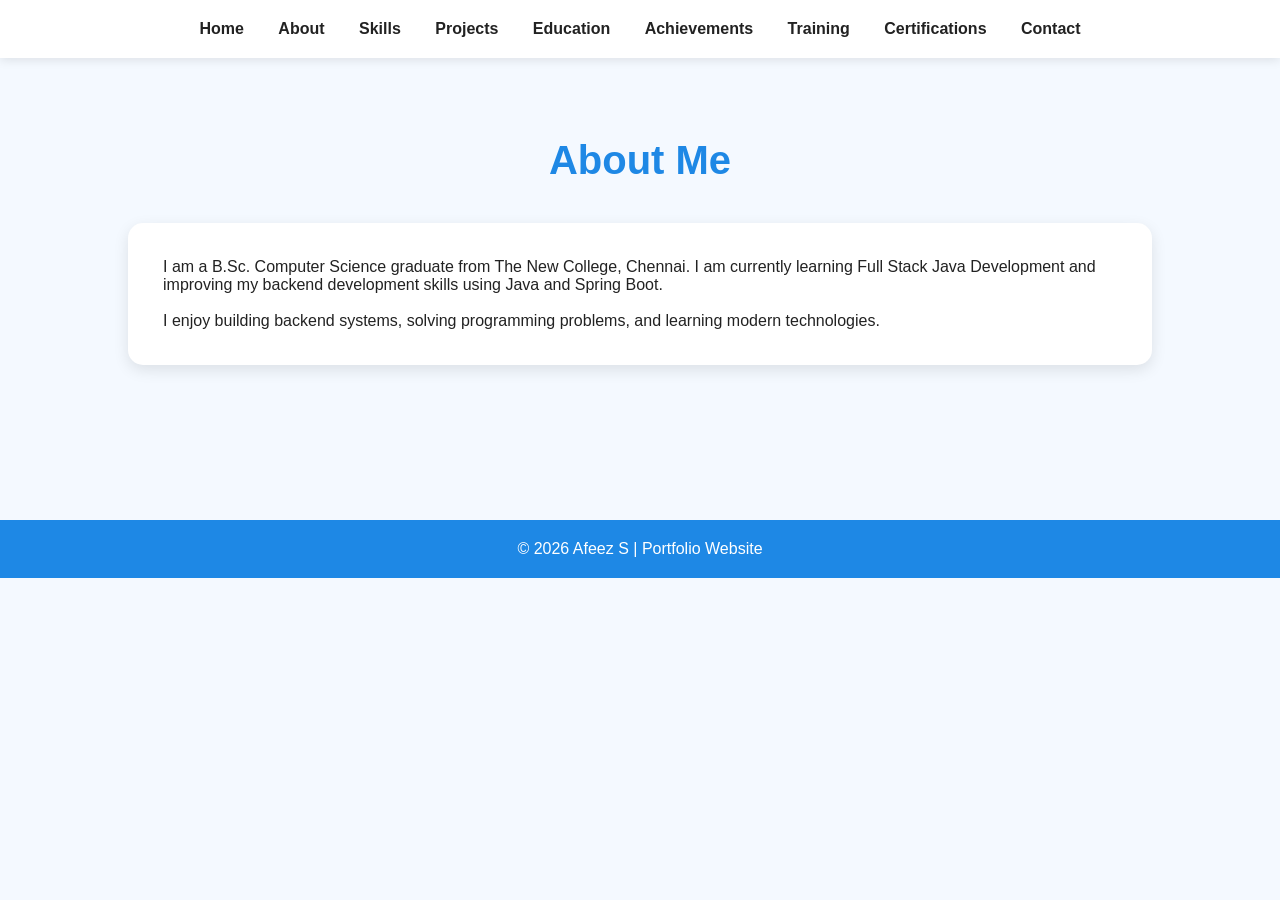
==== about.html @ f7bb6f79 "Replaced old portfolio with new version Added new projects, updated UI and fixed CSS" ====
<!DOCTYPE html>
<html>
<head>
    <title>About - Afeez</title>
    <link rel="stylesheet" href="style.css">
</head>
<body>

<header>
    <nav>
        <a href="index.html">Home</a>
        <a href="about.html">About</a>
        <a href="skills.html">Skills</a>
        <a href="projects.html">Projects</a>
        <a href="education.html">Education</a>
        <a href="achievements.html">Achievements</a>
        <a href="training.html">Training</a>
        <a href="certificates.html">Certifications</a>
        <a href="contact.html">Contact</a>
    </nav>
</header>

<section class="section">

    <h1>About Me</h1>

    <div class="card">
        <p>
            I am a B.Sc. Computer Science graduate from The New College, Chennai.
            I am currently learning Full Stack Java Development and improving my
            backend development skills using Java and Spring Boot.
        </p>

        <br>

        <p>
            I enjoy building backend systems, solving programming problems,
            and learning modern technologies.
        </p>
    </div>

</section>

<footer>
    <p>© 2026 Afeez S | Portfolio Website</p>
</footer>

</body>
</html>
---- style.css ----
* {
    margin: 0;
    padding: 0;
    box-sizing: border-box;
    font-family: Arial, sans-serif;
}

body {
    background-color: #f4f9ff;
    color: #222;
}

header {
    background: white;
    padding: 20px;
    display: flex;
    justify-content: center;
    align-items: center;
    box-shadow: 0 2px 10px rgba(0,0,0,0.1);
    position: sticky;
    top: 0;
}

.logo {
    font-size: 28px;
    font-weight: bold;
    color: #1e88e5;
}

nav a {
    text-decoration: none;
    margin: 0 15px;
    color: #222;
    font-weight: bold;
    transition: 0.3s;
}

nav a:hover {
    color: #1e88e5;
}

.hero {
    min-height: 90vh;
    display: flex;
    justify-content: center;
    align-items: center;
    padding: 50px 8%;
    gap: 60px;
}

.hero-text h1 {
    font-size: 52px;
    color: #1e88e5;
    margin-bottom: 15px;
}

.hero-text h2 {
    font-size: 28px;
    margin-bottom: 20px;
}

.hero-text p {
    font-size: 18px;
    line-height: 1.8;
    margin-bottom: 25px;
    max-width: 650px;
}

.btn {
    display: inline-block;
    padding: 14px 30px;
    background: #1e88e5;
    color: white;
    text-decoration: none;
    border-radius: 8px;
    font-weight: bold;
    transition: 0.3s;
}

.btn:hover {
    background: #0d6efd;
}

.hero img {
    width: 320px;
    border-radius: 20px;
    box-shadow: 0 5px 20px rgba(0,0,0,0.2);
}

.section {
    padding: 80px 10%;
}

.section h1 {
    text-align: center;
    color: #1e88e5;
    margin-bottom: 40px;
    font-size: 40px;
}

.card {
    background: white;
    padding: 35px;
    border-radius: 15px;
    box-shadow: 0 5px 15px rgba(0,0,0,0.1);
    margin-bottom: 25px;
    transition: 0.3s;
}

.card:hover {
    transform: translateY(-5px);
}

.card h2 {
    color: #1e88e5;
    margin-bottom: 15px;
}

ul li {
    margin-bottom: 12px;
    line-height: 1.7;
}

footer {
    background: #1e88e5;
    color: white;
    text-align: center;
    padding: 20px;
    margin-top: 50px;
}

.contact p {
    margin-bottom: 15px;
    font-size: 18px;
}

@media(max-width: 900px) {

    header {
        flex-direction: column;
        gap: 15px;
    }
     .hero {
        flex-direction: column;
        text-align: center;
    }

    .hero-text h1 {
        font-size: 40px;
    }

    nav {
        display: flex;
        flex-wrap: wrap;
        justify-content: center;
    }

    nav a {
        margin: 10px;
    }
}

img {
    border-radius: 12px;
    box-shadow: 0 4px 10px rgba(0,0,0,0.2);
    margin-top: 15px;
}

a {
    color: #1e88e5;
}

.card .btn {
    margin-top: 20px;
    margin-right: 15px;
}

.card img {
    margin-top: 20px;
    border-radius: 10px;
    max-width: 100%;
    height: auto;
}

.contact .card {
    text-align: center;
}

.contact p {
    font-size: 20px;
    margin-bottom: 20px;
}

.card h3 {
    color: #1e88e5;
}
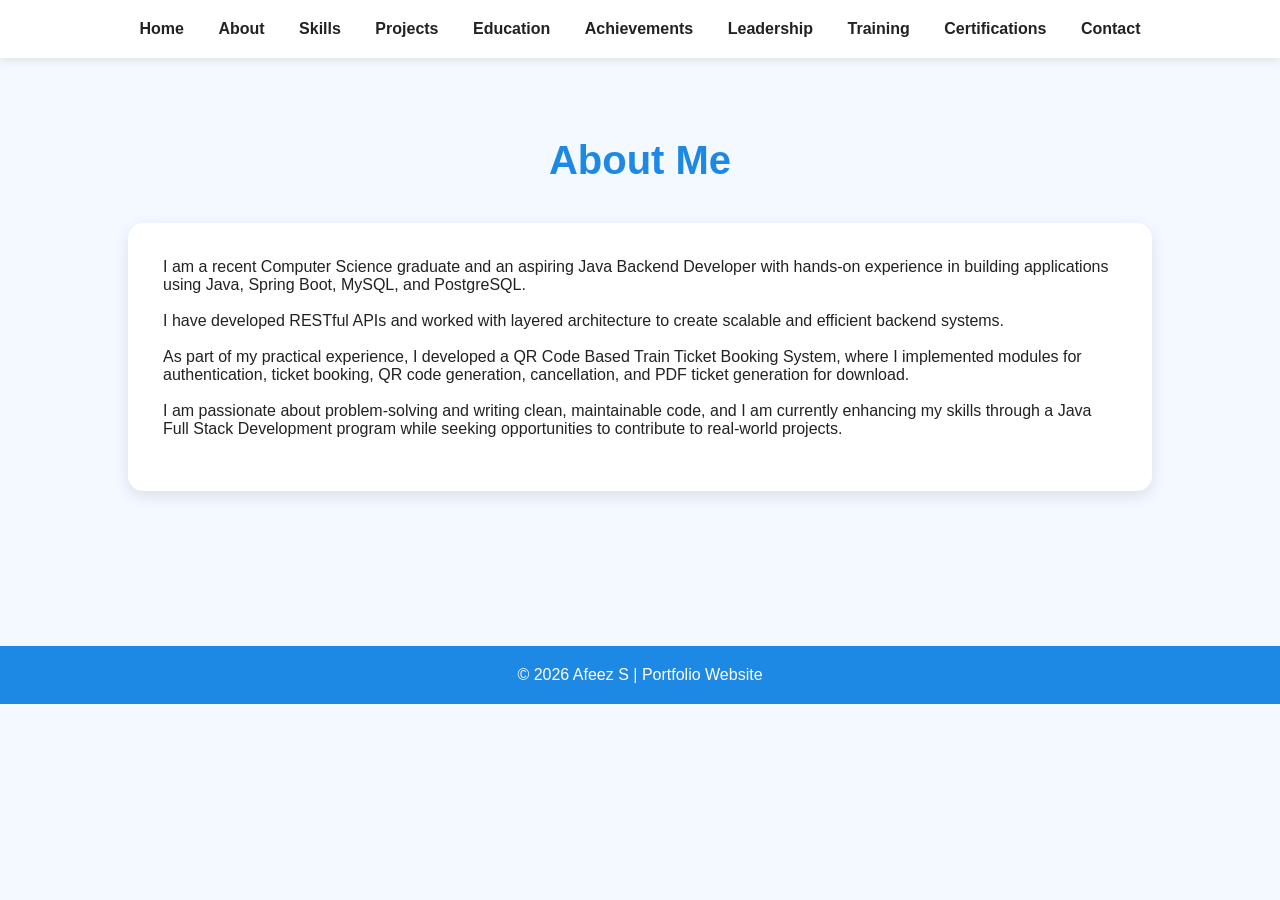
==== commit 584d17b0: "Updated One" ====
--- a/about.html
+++ b/about.html
@@ -14,6 +14,7 @@
         <a href="projects.html">Projects</a>
         <a href="education.html">Education</a>
         <a href="achievements.html">Achievements</a>
+        <a href="leadership.html">Leadership</a>
         <a href="training.html">Training</a>
         <a href="certificates.html">Certifications</a>
         <a href="contact.html">Contact</a>
@@ -26,17 +27,36 @@
 
     <div class="card">
         <p>
-            I am a B.Sc. Computer Science graduate from The New College, Chennai.
-            I am currently learning Full Stack Java Development and improving my
-            backend development skills using Java and Spring Boot.
+            I am a recent Computer Science graduate and an aspiring Java Backend Developer with hands-on experience in building applications using Java, Spring Boot, MySQL, and PostgreSQL. 
+        </p>
+        
+        <br>
+
+        <p>
+            I have developed RESTful APIs and worked with layered architecture to create scalable and efficient backend systems.
         </p>
 
         <br>
 
         <p>
-            I enjoy building backend systems, solving programming problems,
-            and learning modern technologies.
+            As part of my practical experience, I developed a QR Code Based Train Ticket Booking System, where I implemented modules for authentication, ticket booking, QR code generation, cancellation, and PDF ticket generation for download. 
         </p>
+
+        <br>
+
+        <p>
+            I am passionate about problem-solving and writing clean, maintainable code, and I am currently enhancing my skills through a Java Full Stack Development program while seeking opportunities to contribute to real-world projects.
+        </p>
+
+        <br>
+
+        <!-- <p>
+            I am passionate about problem-solving and writing clean, efficient code. 
+            Currently, I am enhancing my skills through a Java Full Stack Development 
+            program and looking for opportunities to apply my knowledge in real-world projects.
+            I enjoy building backend systems, solving programming problems, and 
+            learning modern technologies.
+        </p> -->
     </div>
 
 </section>
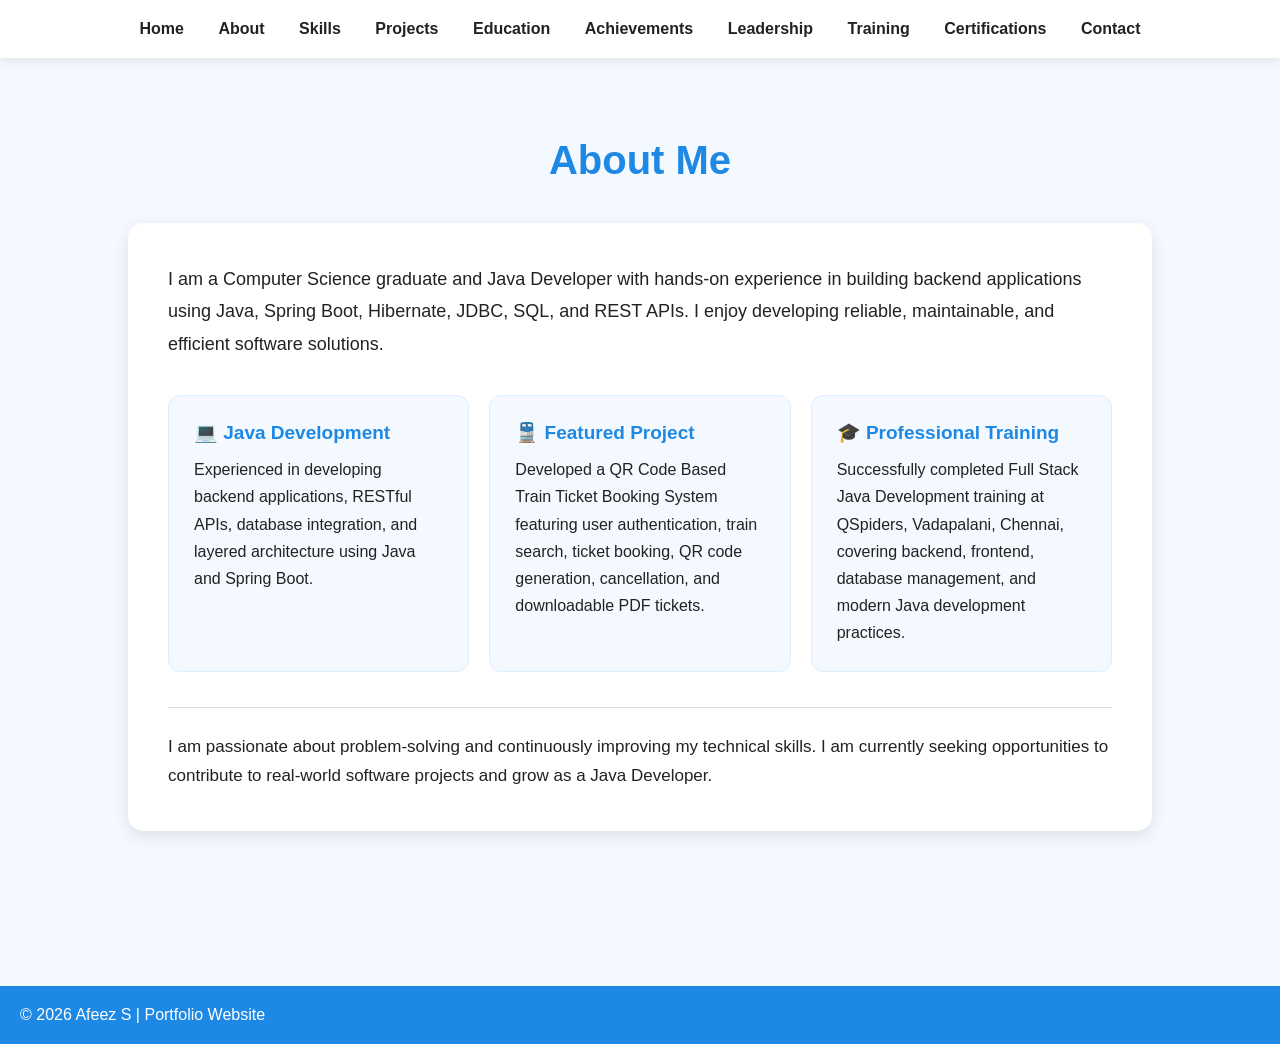
==== commit 270b706a: "Modified everything" ====
--- a/about.html
+++ b/about.html
@@ -1,69 +1,87 @@
-<!DOCTYPE html>
-<html>
-<head>
-    <title>About - Afeez</title>
-    <link rel="stylesheet" href="style.css">
-</head>
-<body>
-
-<header>
-    <nav>
-        <a href="index.html">Home</a>
-        <a href="about.html">About</a>
-        <a href="skills.html">Skills</a>
-        <a href="projects.html">Projects</a>
-        <a href="education.html">Education</a>
-        <a href="achievements.html">Achievements</a>
-        <a href="leadership.html">Leadership</a>
-        <a href="training.html">Training</a>
-        <a href="certificates.html">Certifications</a>
-        <a href="contact.html">Contact</a>
-    </nav>
-</header>
-
-<section class="section">
-
-    <h1>About Me</h1>
-
-    <div class="card">
-        <p>
-            I am a recent Computer Science graduate and an aspiring Java Backend Developer with hands-on experience in building applications using Java, Spring Boot, MySQL, and PostgreSQL. 
-        </p>
-        
-        <br>
-
-        <p>
-            I have developed RESTful APIs and worked with layered architecture to create scalable and efficient backend systems.
-        </p>
-
-        <br>
-
-        <p>
-            As part of my practical experience, I developed a QR Code Based Train Ticket Booking System, where I implemented modules for authentication, ticket booking, QR code generation, cancellation, and PDF ticket generation for download. 
-        </p>
-
-        <br>
-
-        <p>
-            I am passionate about problem-solving and writing clean, maintainable code, and I am currently enhancing my skills through a Java Full Stack Development program while seeking opportunities to contribute to real-world projects.
-        </p>
-
-        <br>
-
-        <!-- <p>
-            I am passionate about problem-solving and writing clean, efficient code. 
-            Currently, I am enhancing my skills through a Java Full Stack Development 
-            program and looking for opportunities to apply my knowledge in real-world projects.
-            I enjoy building backend systems, solving programming problems, and 
-            learning modern technologies.
-        </p> -->
-    </div>
-
-</section>
-
-<footer>
-    <p>© 2026 Afeez S | Portfolio Website</p>
-</footer>
-
-</body>
+<!DOCTYPE html>
+<html>
+<head>
+    <title>About - Afeez</title>
+    <link rel="stylesheet" href="style.css">
+</head>
+<body>
+
+<header>
+    <nav>
+        <a href="index.html">Home</a>
+        <a href="about.html">About</a>
+        <a href="skills.html">Skills</a>
+        <a href="projects.html">Projects</a>
+        <a href="education.html">Education</a>
+        <a href="achievements.html">Achievements</a>
+        <a href="leadership.html">Leadership</a>
+        <a href="training.html">Training</a>
+        <a href="certificates.html">Certifications</a>
+        <a href="contact.html">Contact</a>
+    </nav>
+</header>
+
+<section class="section">
+
+    <h1>About Me</h1>
+
+<div class="card about-card">
+
+    <p class="about-intro">
+        I am a Computer Science graduate and Java Developer with hands-on
+        experience in building backend applications using Java, Spring Boot,
+        Hibernate, JDBC, SQL, and REST APIs. I enjoy developing reliable,
+        maintainable, and efficient software solutions.
+    </p>
+
+
+    <div class="about-highlights">
+
+        <div class="about-item">
+            <h3>💻 Java Development</h3>
+            <p>
+                Experienced in developing backend applications, RESTful APIs,
+                database integration, and layered architecture using Java and
+                Spring Boot.
+            </p>
+        </div>
+
+
+        <div class="about-item">
+            <h3>🚆 Featured Project</h3>
+            <p>
+                Developed a QR Code Based Train Ticket Booking System featuring
+                user authentication, train search, ticket booking, QR code
+                generation, cancellation, and downloadable PDF tickets.
+            </p>
+        </div>
+
+
+        <div class="about-item">
+            <h3>🎓 Professional Training</h3>
+            <p>
+                Successfully completed Full Stack Java Development training at
+                QSpiders, Vadapalani, Chennai, covering backend, frontend,
+                database management, and modern Java development practices.
+            </p>
+        </div>
+
+    </div>
+
+
+    <p class="about-goal">
+        I am passionate about problem-solving and continuously improving my
+        technical skills. I am currently seeking opportunities to contribute
+        to real-world software projects and grow as a Java Developer.
+    </p>
+
+</div>
+
+</section>
+
+<footer>
+    <p>© 2026 Afeez S | Portfolio Website</p>
+</footer>
+
+</body>
 </html>
--- a/style.css
+++ b/style.css
@@ -1,196 +1,477 @@
-* {
-    margin: 0;
-    padding: 0;
-    box-sizing: border-box;
-    font-family: Arial, sans-serif;
-}
-
-body {
-    background-color: #f4f9ff;
-    color: #222;
-}
-
-header {
-    background: white;
-    padding: 20px;
-    display: flex;
-    justify-content: center;
-    align-items: center;
-    box-shadow: 0 2px 10px rgba(0,0,0,0.1);
-    position: sticky;
-    top: 0;
-}
-
-.logo {
-    font-size: 28px;
-    font-weight: bold;
-    color: #1e88e5;
-}
-
-nav a {
-    text-decoration: none;
-    margin: 0 15px;
-    color: #222;
-    font-weight: bold;
-    transition: 0.3s;
-}
-
-nav a:hover {
-    color: #1e88e5;
-}
-
-.hero {
-    min-height: 90vh;
-    display: flex;
-    justify-content: center;
-    align-items: center;
-    padding: 50px 8%;
-    gap: 60px;
-}
-
-.hero-text h1 {
-    font-size: 52px;
-    color: #1e88e5;
-    margin-bottom: 15px;
-}
-
-.hero-text h2 {
-    font-size: 28px;
-    margin-bottom: 20px;
-}
-
-.hero-text p {
-    font-size: 18px;
-    line-height: 1.8;
-    margin-bottom: 25px;
-    max-width: 650px;
-}
-
-.btn {
-    display: inline-block;
-    padding: 14px 30px;
-    background: #1e88e5;
-    color: white;
-    text-decoration: none;
-    border-radius: 8px;
-    font-weight: bold;
-    transition: 0.3s;
-}
-
-.btn:hover {
-    background: #0d6efd;
-}
-
-.hero img {
-    width: 320px;
-    border-radius: 20px;
-    box-shadow: 0 5px 20px rgba(0,0,0,0.2);
-}
-
-.section {
-    padding: 80px 10%;
-}
-
-.section h1 {
-    text-align: center;
-    color: #1e88e5;
-    margin-bottom: 40px;
-    font-size: 40px;
-}
-
-.card {
-    background: white;
-    padding: 35px;
-    border-radius: 15px;
-    box-shadow: 0 5px 15px rgba(0,0,0,0.1);
-    margin-bottom: 25px;
-    transition: 0.3s;
-}
-
-.card:hover {
-    transform: translateY(-5px);
-}
-
-.card h2 {
-    color: #1e88e5;
-    margin-bottom: 15px;
-}
-
-ul li {
-    margin-bottom: 12px;
-    line-height: 1.7;
-}
-
-footer {
-    background: #1e88e5;
-    color: white;
-    text-align: center;
-    padding: 20px;
-    margin-top: 50px;
-}
-
-.contact p {
-    margin-bottom: 15px;
-    font-size: 18px;
-}
-
-@media(max-width: 900px) {
-
-    header {
-        flex-direction: column;
-        gap: 15px;
-    }
-     .hero {
-        flex-direction: column;
-        text-align: center;
-    }
-
-    .hero-text h1 {
-        font-size: 40px;
-    }
-
-    nav {
-        display: flex;
-        flex-wrap: wrap;
-        justify-content: center;
-    }
-
-    nav a {
-        margin: 10px;
-    }
-}
-
-img {
-    border-radius: 12px;
-    box-shadow: 0 4px 10px rgba(0,0,0,0.2);
-    margin-top: 15px;
-}
-
-a {
-    color: #1e88e5;
-}
-
-.card .btn {
-    margin-top: 20px;
-    margin-right: 15px;
-}
-
-.card img {
-    margin-top: 20px;
-    border-radius: 10px;
-    max-width: 100%;
-    height: auto;
-}
-
-.contact .card {
-    text-align: center;
-}
-
-.contact p {
-    font-size: 20px;
-    margin-bottom: 20px;
-}
-
-.card h3 {
-    color: #1e88e5;
+* {
+    margin: 0;
+    padding: 0;
+    box-sizing: border-box;
+    font-family: Arial, sans-serif;
+}
+
+body {
+    background-color: #f4f9ff;
+    color: #222;
+}
+
+header {
+    background: white;
+    padding: 20px;
+    display: flex;
+    justify-content: center;
+    align-items: center;
+    box-shadow: 0 2px 10px rgba(0,0,0,0.1);
+    position: sticky;
+    top: 0;
+    z-index: 1000;
+}
+
+p {
+  text-align: justify;
+}
+
+.logo {
+    font-size: 28px;
+    font-weight: bold;
+    color: #1e88e5;
+}
+
+nav a {
+    text-decoration: none;
+    margin: 0 15px;
+    color: #222;
+    font-weight: bold;
+    transition: 0.3s;
+}
+
+nav a:hover {
+    color: #1e88e5;
+}
+
+.project-content p {
+    margin-bottom: 18px;
+}
+
+.project-content ul {
+    margin-top: 0;
+    padding-left: 18px;
+}
+
+.project-content ul li {
+    margin-bottom: 12px;
+    line-height: 1.6;
+}
+
+.hero {
+    min-height: 90vh;
+    display: flex;
+    justify-content: center;
+    align-items: center;
+    padding: 60px 8%;
+    gap: 100px;
+}
+
+.hero-text {
+    max-width: 650px;
+}
+
+.hero-text h1 {
+    font-size: 52px;
+    color: #1e88e5;
+    margin-bottom: 12px;
+}
+
+.hero-text h2 {
+    font-size: 27px;
+    margin-bottom: 20px;
+}
+
+.hero-text p {
+    font-size: 17px;
+    line-height: 1.8;
+    margin-bottom: 28px;
+    max-width: 620px;
+    text-align: left;
+}
+
+.btn {
+    display: inline-block;
+    padding: 14px 30px;
+    background: #1e88e5;
+    color: white;
+    text-decoration: none;
+    border-radius: 8px;
+    font-weight: bold;
+    transition: 0.3s;
+}
+
+.hero-buttons {
+    display: flex;
+    gap: 15px;
+    margin-top: 10px;
+}
+
+.secondary-btn {
+    background: transparent;
+    color: #1e88e5;
+    border: 2px solid #1e88e5;
+}
+
+.secondary-btn:hover {
+    background: #1e88e5;
+    color: white;
+}
+
+.social-links {
+    display: flex;
+    gap: 25px;
+    margin-top: 22px;
+}
+
+.social-links a {
+    text-decoration: none;
+    color: #333;
+    font-weight: bold;
+    transition: 0.3s;
+}
+
+.social-links a:hover {
+    color: #1e88e5;
+}
+
+.btn:hover {
+    background: #0d6efd;
+}
+
+.hero-image {
+    display: flex;
+    justify-content: center;
+    align-items: center;
+}
+
+.hero-image img {
+    width: 280px;
+    height: 280px;
+    object-fit: cover;
+    object-position: center;
+    border-radius: 50%;
+    border: 5px solid white;
+    box-shadow: 0 8px 25px rgba(0,0,0,0.15);
+    margin-top: 0;
+}
+
+.section {
+    padding: 80px 10%;
+}
+
+.section h1 {
+    text-align: center;
+    color: #1e88e5;
+    margin-bottom: 40px;
+    font-size: 40px;
+}
+
+.card {
+    background: white;
+    padding: 35px;
+    border-radius: 15px;
+    box-shadow: 0 5px 15px rgba(0,0,0,0.1);
+    margin-bottom: 25px;
+    transition: 0.3s;
+}
+
+.about-card {
+    padding: 40px;
+}
+
+.about-intro {
+    font-size: 18px;
+    line-height: 1.8;
+    margin-bottom: 35px;
+    text-align: left;
+}
+
+.about-highlights {
+    display: grid;
+    grid-template-columns: repeat(3, 1fr);
+    gap: 20px;
+}
+
+.about-item {
+    background: #f4f9ff;
+    padding: 25px;
+    border-radius: 12px;
+    border: 1px solid #dceeff;
+}
+
+.about-item h3 {
+    color: #1e88e5;
+    margin-bottom: 12px;
+    font-size: 19px;
+}
+
+.about-item p {
+    font-size: 16px;
+    line-height: 1.7;
+    text-align: left;
+    margin: 0;
+}
+
+.about-goal {
+    margin-top: 35px;
+    padding-top: 25px;
+    border-top: 1px solid #ddd;
+    font-size: 17px;
+    line-height: 1.7;
+    text-align: left;
+}
+
+.training-card {
+    padding: 35px;
+}
+
+.training-header {
+    display: flex;
+    justify-content: space-between;
+    align-items: flex-start;
+    gap: 20px;
+    margin-bottom: 20px;
+}
+
+.training-header h2 {
+    margin-bottom: 8px;
+}
+
+.training-provider {
+    color: #666;
+    font-size: 16px;
+    margin: 0;
+}
+
+.training-status {
+    background: #e8f5e9;
+    color: #2e7d32;
+    padding: 8px 16px;
+    border-radius: 20px;
+    font-size: 14px;
+    font-weight: bold;
+    white-space: nowrap;
+}
+
+.training-description {
+    max-width: 900px;
+    line-height: 1.7;
+    margin-bottom: 25px;
+    text-align: left;
+}
+
+.training-card h3 {
+    margin-bottom: 15px;
+    color: #1e88e5;
+}
+
+.tech-tags {
+    display: flex;
+    flex-wrap: wrap;
+    gap: 10px;
+}
+
+.tech-tags span {
+    background: #f4f9ff;
+    color: #1e88e5;
+    border: 1px solid #d6eaff;
+    padding: 8px 14px;
+    border-radius: 20px;
+    font-size: 14px;
+    font-weight: bold;
+}
+
+.card:hover {
+    transform: translateY(-5px);
+}
+
+.card h2 {
+    color: #1e88e5;
+    margin-bottom: 15px;
+}
+
+ul li {
+    margin-bottom: 12px;
+    line-height: 1.7;
+}
+
+footer {
+    background: #1e88e5;
+    color: white;
+    text-align: center;
+    padding: 20px;
+    margin-top: 50px;
+}
+
+.contact p {
+    margin-bottom: 15px;
+    font-size: 18px;
+}
+
+@media(max-width: 900px) {
+
+    header {
+        flex-direction: column;
+        gap: 15px;
+    }
+     .hero {
+        flex-direction: column;
+        text-align: center;
+    }
+
+    .hero-text h1 {
+        font-size: 40px;
+    }
+
+    .hero-text h2 {
+        font-size: 23px;
+    }
+
+    .hero-text p {
+        font-size: 16px;
+    }
+
+    .hero-buttons {
+        justify-content: center;
+        flex-wrap: wrap;
+    }
+
+    .social-links {
+        justify-content: center;
+    }
+
+    .hero-image img {
+        width: 230px;
+        height: 230px;
+    }
+
+    .training-header {
+        flex-direction: column;
+    }
+
+    .training-status {
+        align-self: flex-start;
+    }
+
+    .about-highlights {
+        grid-template-columns: 1fr;
+    }
+
+    .about-card {
+        padding: 25px;
+    }
+
+    .project-card {
+        flex-direction: column;
+        align-items: stretch;
+    }
+
+    .project-image-container {
+        flex: 0 0 480px;
+        width: 100%;
+    }
+
+    .project-image {
+        width: 480px;
+        max-width: 500px;
+        margin: 0 auto;
+    }
+
+    .project-buttons {
+        flex-wrap: wrap;
+    }
+
+    nav {
+        display: flex;
+        flex-wrap: wrap;
+        justify-content: center;
+        position: sticky;
+        top: 0;
+        z-index: 9999;
+        background-color: white;
+    }
+
+    nav a {
+        margin: 10px;
+    }
+}
+
+.training-status {
+    margin-top: 20px;
+    font-size: 16px;
+}
+
+.training-status strong {
+    color: #1e88e5;
+}
+
+a {
+    color: #1e88e5;
+}
+
+.card .btn {
+    margin-top: 20px;
+    margin-right: 15px;
+}
+
+.card img {
+    margin-top: 20px;
+    border-radius: 10px;
+    max-width: 100%;
+    height: auto;
+}
+
+.contact .card {
+    text-align: center;
+}
+
+.contact p {
+    font-size: 20px;
+    margin-bottom: 20px;
+}
+
+.card h3 {
+    color: #1e88e5;
+}
+
+.project-image {
+    display: block;
+    width: 500px;
+    max-width: 100%;
+    height: auto;
+    margin-top: 20px;
+    border-radius: 10px;
+}
+
+.project-card {
+    display: flex;
+    justify-content: space-between;
+    align-items: center;
+    gap: 50px;
+}
+
+.project-content {
+    flex: 1;
+}
+
+.project-image-container {
+    flex: 0 0 500px;
+    display: flex;
+    justify-content: center;
+    align-items: center;
+}
+
+.project-image {
+    width: 500px;
+    max-width: 100%;
+    height: auto;
+    border-radius: 10px;
+    margin-top: 0;
+}
+
+.project-buttons {
+    display: flex;
+    gap: 15px;
+    margin-top: 25px;
 }
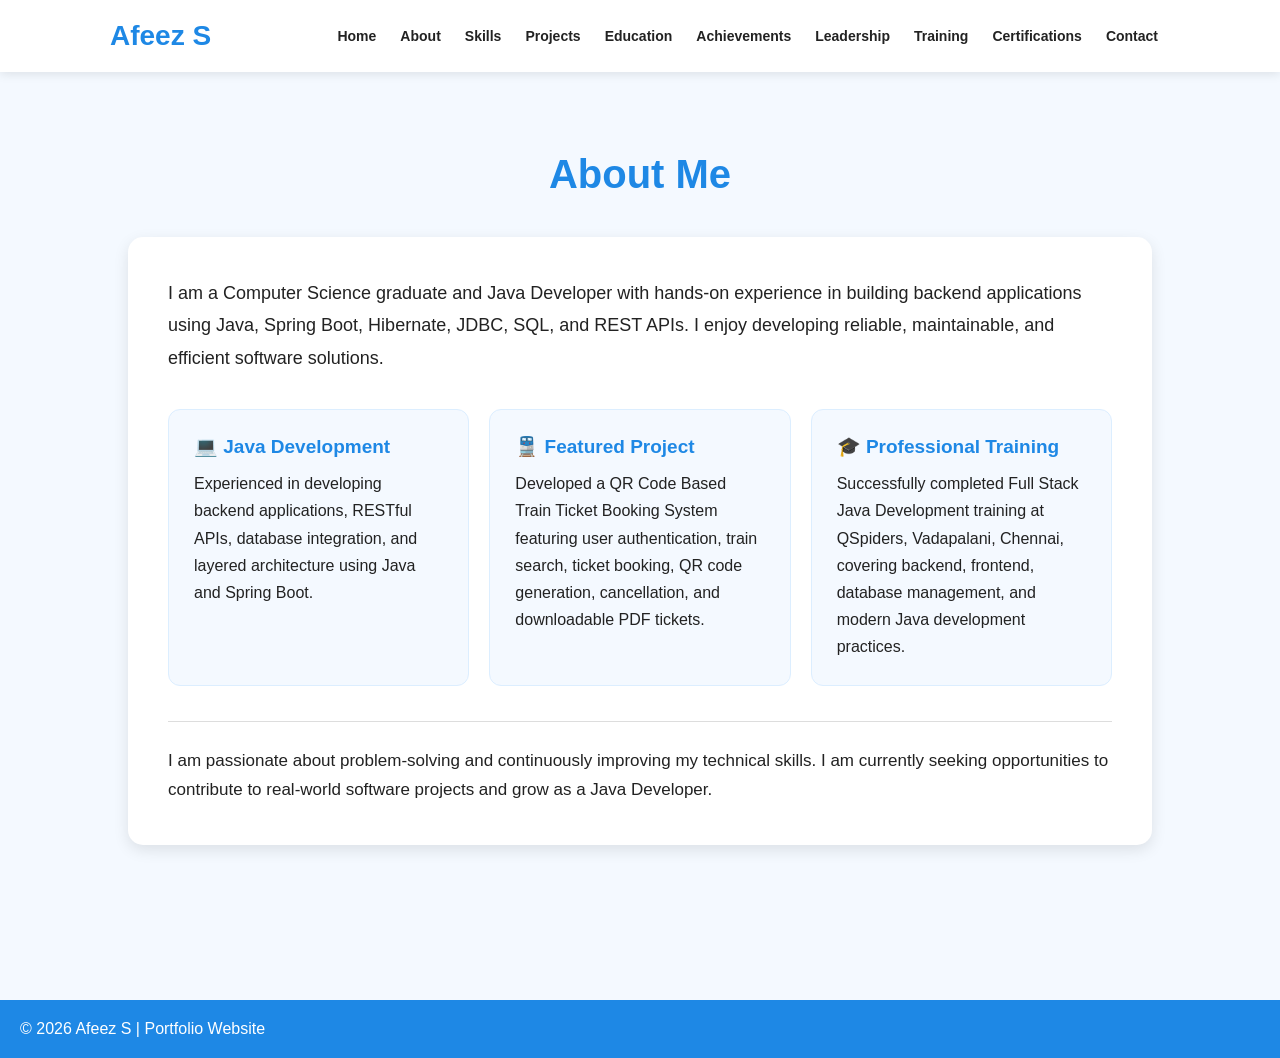
==== commit 0604a475: "Files Modified" ====
--- a/about.html
+++ b/about.html
@@ -7,18 +7,22 @@
 <body>
 
 <header>
-    <nav>
-        <a href="index.html">Home</a>
-        <a href="about.html">About</a>
-        <a href="skills.html">Skills</a>
-        <a href="projects.html">Projects</a>
-        <a href="education.html">Education</a>
-        <a href="achievements.html">Achievements</a>
-        <a href="leadership.html">Leadership</a>
-        <a href="training.html">Training</a>
-        <a href="certificates.html">Certifications</a>
-        <a href="contact.html">Contact</a>
-    </nav>
+    <div class="nav-container">
+        <a href="index.html" class="logo">Afeez S</a>
+        <button class="menu-toggle" onclick="toggleMenu()">☰</button>
+        <nav id="mobileNav">
+            <a href="index.html">Home</a>
+            <a href="about.html">About</a>
+            <a href="skills.html">Skills</a>
+            <a href="projects.html">Projects</a>
+            <a href="education.html">Education</a>
+            <a href="achievements.html">Achievements</a>
+            <a href="leadership.html">Leadership</a>
+            <a href="training.html">Training</a>
+            <a href="certificates.html">Certifications</a>
+            <a href="contact.html">Contact</a>
+        </nav>
+    </div>
 </header>
 
 <section class="section">
--- a/style.css
+++ b/style.css
@@ -22,6 +22,46 @@
     z-index: 1000;
 }
 
+.nav-container {
+    width: 100%;
+    max-width: 1100px;
+    margin: auto;
+    padding: 0 20px;
+
+    display: flex;
+    align-items: center;
+    justify-content: space-between;
+}
+
+.logo {
+    text-decoration: none;
+    color: #1e88e5;
+    font-size: 22px;
+    font-weight: 700;
+}
+
+.nav-container nav {
+    display: flex;
+    align-items: center;
+}
+
+.nav-container nav a {
+    text-decoration: none;
+    color: #222;
+    margin: 0 12px;
+    font-size: 14px;
+}
+
+.menu-toggle {
+    display: none;
+    background: none;
+    border: none;
+    font-size: 28px;
+    color: #222;
+    cursor: pointer;
+    padding: 5px;
+}
+
 p {
   text-align: justify;
 }
@@ -32,15 +72,20 @@
     color: #1e88e5;
 }
 
-nav a {
+.technologies b {
+    margin-right: 6px;
+}
+
+.nav-container nav a {
     text-decoration: none;
-    margin: 0 15px;
     color: #222;
+    margin: 0 12px;
+    font-size: 14px;
     font-weight: bold;
     transition: 0.3s;
 }
 
-nav a:hover {
+.nav-container nav a:hover {
     color: #1e88e5;
 }
 
@@ -309,15 +354,30 @@
     font-size: 18px;
 }
 
-@media(max-width: 900px) {
-
+@media (max-width: 900px) {
+
+    /* Header */
     header {
         flex-direction: column;
-        gap: 15px;
-    }
-     .hero {
+        gap: 10px;
+        padding: 15px;
+    }
+
+    .logo {
+        font-size: 24px;
+    }
+
+    .hero {
+        min-height: auto;
+        height: auto;
         flex-direction: column;
         text-align: center;
+        padding: 50px 20px;
+        gap: 30px;
+    }
+
+    .hero-text {
+        max-width: 100%;
     }
 
     .hero-text h1 {
@@ -330,6 +390,10 @@
 
     .hero-text p {
         font-size: 16px;
+        line-height: 1.7;
+        max-width: 600px;
+        margin-left: auto;
+        margin-right: auto;
     }
 
     .hero-buttons {
@@ -339,6 +403,7 @@
 
     .social-links {
         justify-content: center;
+        flex-wrap: wrap;
     }
 
     .hero-image img {
@@ -346,54 +411,272 @@
         height: 230px;
     }
 
+
+    /* General Sections */
+    .section {
+        padding: 60px 20px;
+    }
+
+    .section h1 {
+        font-size: 34px;
+        margin-bottom: 30px;
+    }
+
+    .card {
+        padding: 25px;
+    }
+
+
+    /* About */
+    .about-card {
+        padding: 25px;
+    }
+
+    .about-highlights {
+        grid-template-columns: 1fr;
+    }
+
+
+    /* Training */
+    .training-card {
+        padding: 25px;
+    }
+
     .training-header {
         flex-direction: column;
+        gap: 10px;
     }
 
     .training-status {
         align-self: flex-start;
-    }
-
-    .about-highlights {
-        grid-template-columns: 1fr;
-    }
-
-    .about-card {
-        padding: 25px;
+        margin-top: 5px;
     }
 
     .project-card {
         flex-direction: column;
         align-items: stretch;
+        gap: 25px;
     }
 
     .project-image-container {
-        flex: 0 0 480px;
+        flex: none;
         width: 100%;
     }
 
     .project-image {
-        width: 480px;
-        max-width: 500px;
+        width: 100%;
+        max-width: 450px;
+        height: auto;
         margin: 0 auto;
     }
 
     .project-buttons {
         flex-wrap: wrap;
-    }
-
-    nav {
+        gap: 10px;
+    }
+
+    .btn {
+        padding: 12px 22px;
+        font-size: 14px;
+    }
+
+    .contact p {
+        font-size: 17px;
+    }
+}
+
+@media (max-width: 600px) {
+
+    header {
+        padding: 0;
+    }
+
+    .nav-container {
+        padding: 12px 20px;
+    }
+
+    .logo {
+        font-size: 20px;
+    }
+
+    .menu-toggle {
+        display: block;
+    }
+
+    .nav-container nav {
+        display: none;
+        position: absolute;
+        top: 100%;
+        left: 0;
+        width: 100%;
+        background: white;
+        flex-direction: column;
+        padding: 10px 0;
+        box-shadow: 0 5px 10px rgba(0,0,0,0.1);
+    }
+
+    .nav-container nav.active {
         display: flex;
+    }
+
+    .nav-container nav a {
+        width: 100%;
+        text-align: center;
+        padding: 12px 0;
+        margin: 0;
+        font-size: 15px;
+    }
+
+    .nav-container nav a:hover {
+        background: #f2f7ff;
+    }
+
+    .hero {
+        min-height: auto;
+        height: auto;
+        padding: 45px 20px 40px;
+        gap: 30px;
+        flex-direction: column;
+        text-align: center;
+    }
+
+    .hero-text {
+        width: 100%;
+        max-width: 500px;
+    }
+
+    .hero-text h1 {
+        font-size: 34px;
+        line-height: 1.2;
+    }
+
+    .hero-text h2 {
+        font-size: 20px;
+        line-height: 1.4;
+    }
+
+    .hero-text p {
+        font-size: 15px;
+        line-height: 1.6;
+    }
+
+    .hero-image {
+        display: flex;
+        justify-content: center;
+    }
+
+    .hero-image img {
+        width: 170px;
+        height: 170px;
+    }
+
+    .hero-buttons {
+        justify-content: center;
         flex-wrap: wrap;
+        gap: 10px;
+    }
+
+    .hero-links {
         justify-content: center;
-        position: sticky;
-        top: 0;
-        z-index: 9999;
-        background-color: white;
-    }
-
-    nav a {
-        margin: 10px;
+    }
+
+    /* Sections */
+    .section {
+        padding: 40px 15px;
+    }
+
+    .section h1 {
+        font-size: 30px;
+        margin-bottom: 25px;
+    }
+
+    .card {
+        padding: 20px;
+        border-radius: 12px;
+        width: 100%;
+        max-width: 100%;
+    }
+
+    .about-card {
+        padding: 20px;
+    }
+
+    .about-intro {
+        font-size: 16px;
+        line-height: 1.7;
+    }
+
+    .about-item {
+        padding: 20px;
+    }
+
+    .about-item h3 {
+        font-size: 17px;
+    }
+
+    .about-item p {
+        font-size: 15px;
+    }
+
+    .training-card {
+        padding: 20px;
+    }
+
+    .training-status {
+        font-size: 13px;
+        padding: 7px 12px;
+    }
+
+    .tech-tags {
+        gap: 7px;
+    }
+
+    .tech-tags span {
+        padding: 7px 11px;
+        font-size: 13px;
+    }
+
+    .project-card {
+        gap: 20px;
+    }
+
+    .project-content p,
+    .project-content ul li {
+        font-size: 14px;
+    }
+
+    .project-content ul {
+        padding-left: 18px;
+    }
+
+    .project-content ul li {
+        line-height: 1.55;
+        margin-bottom: 10px;
+    }
+
+    .project-image {
+        width: 100%;
+        max-width: 100%;
+    }
+
+    .project-buttons {
+        flex-direction: column;
+        align-items: stretch;
+    }
+
+    .project-buttons .btn {
+        text-align: center;
+        margin-right: 0;
+    }
+
+    .btn {
+        padding: 11px 18px;
+        font-size: 13px;
+    }
+
+    footer {
+        padding: 18px 10px;
+        font-size: 14px;
     }
 }
 
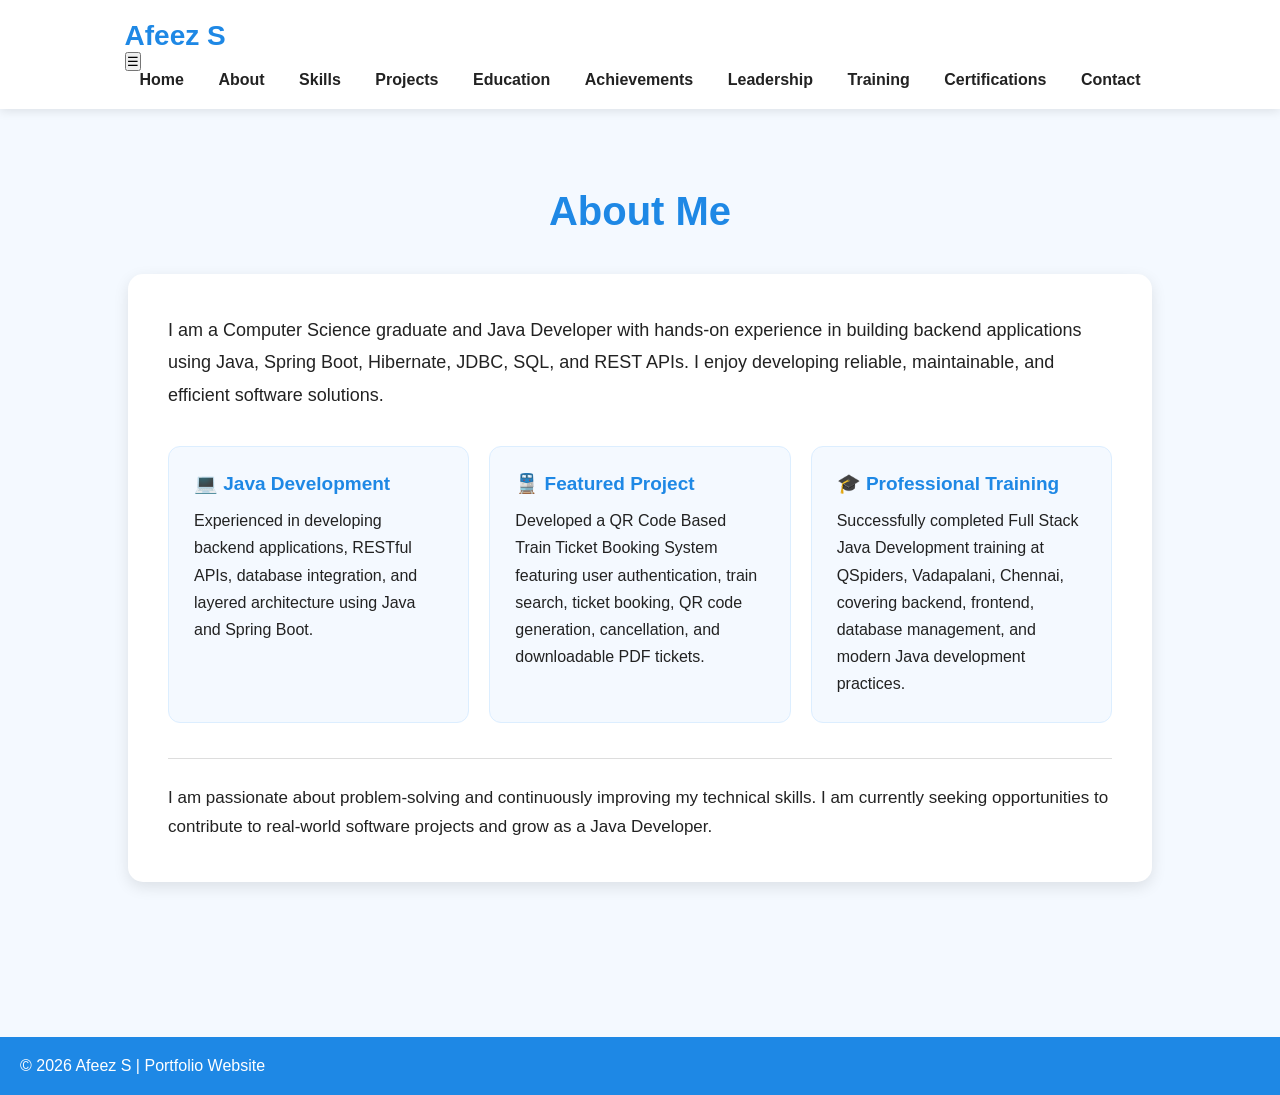
==== commit 7e1dff72: "Fewer modifications done" ====
--- a/about.html
+++ b/about.html
@@ -1,16 +1,23 @@
 <!DOCTYPE html>
 <html>
 <head>
-    <title>About - Afeez</title>
+    <meta charset="UTF-8">
+    <meta name="viewport" content="width=device-width, initial-scale=1.0">
+    <title>Afeez Portfolio</title>
     <link rel="stylesheet" href="style.css">
 </head>
 <body>
 
 <header>
     <div class="nav-container">
-        <a href="index.html" class="logo">Afeez S</a>
-        <button class="menu-toggle" onclick="toggleMenu()">☰</button>
-        <nav id="mobileNav">
+
+        <div class="logo">Afeez S</div>
+
+        <button class="menu-toggle" id="menu-toggle" aria-label="Open navigation menu">
+            ☰
+        </button>
+
+        <nav id="nav-menu">
             <a href="index.html">Home</a>
             <a href="about.html">About</a>
             <a href="skills.html">Skills</a>
@@ -87,5 +94,7 @@
     <p>© 2026 Afeez S | Portfolio Website</p>
 </footer>
 
+<script src="script.js"></script>
+
 </body>
 </html>
--- a/style.css
+++ b/style.css
@@ -22,46 +22,6 @@
     z-index: 1000;
 }
 
-.nav-container {
-    width: 100%;
-    max-width: 1100px;
-    margin: auto;
-    padding: 0 20px;
-
-    display: flex;
-    align-items: center;
-    justify-content: space-between;
-}
-
-.logo {
-    text-decoration: none;
-    color: #1e88e5;
-    font-size: 22px;
-    font-weight: 700;
-}
-
-.nav-container nav {
-    display: flex;
-    align-items: center;
-}
-
-.nav-container nav a {
-    text-decoration: none;
-    color: #222;
-    margin: 0 12px;
-    font-size: 14px;
-}
-
-.menu-toggle {
-    display: none;
-    background: none;
-    border: none;
-    font-size: 28px;
-    color: #222;
-    cursor: pointer;
-    padding: 5px;
-}
-
 p {
   text-align: justify;
 }
@@ -76,16 +36,15 @@
     margin-right: 6px;
 }
 
-.nav-container nav a {
+nav a {
     text-decoration: none;
+    margin: 0 15px;
     color: #222;
-    margin: 0 12px;
-    font-size: 14px;
     font-weight: bold;
     transition: 0.3s;
 }
 
-.nav-container nav a:hover {
+nav a:hover {
     color: #1e88e5;
 }
 
@@ -356,7 +315,6 @@
 
 @media (max-width: 900px) {
 
-    /* Header */
     header {
         flex-direction: column;
         gap: 10px;
@@ -365,6 +323,19 @@
 
     .logo {
         font-size: 24px;
+    }
+
+    nav {
+        display: flex;
+        flex-wrap: wrap;
+        justify-content: center;
+        gap: 5px 10px;
+        padding: 5px;
+    }
+
+    nav a {
+        margin: 4px 6px;
+        font-size: 13px;
     }
 
     .hero {
@@ -411,8 +382,6 @@
         height: 230px;
     }
 
-
-    /* General Sections */
     .section {
         padding: 60px 20px;
     }
@@ -426,8 +395,6 @@
         padding: 25px;
     }
 
-
-    /* About */
     .about-card {
         padding: 25px;
     }
@@ -436,8 +403,6 @@
         grid-template-columns: 1fr;
     }
 
-
-    /* Training */
     .training-card {
         padding: 25px;
     }
@@ -487,54 +452,36 @@
 
 @media (max-width: 600px) {
 
+    body {
+        overflow-x: hidden;
+    }
+
     header {
-        padding: 0;
-    }
-
-    .nav-container {
-        padding: 12px 20px;
+         padding: 10px 6px;
     }
 
     .logo {
-        font-size: 20px;
-    }
-
-    .menu-toggle {
-        display: block;
-    }
-
-    .nav-container nav {
-        display: none;
-        position: absolute;
-        top: 100%;
-        left: 0;
+        font-size: 22px;
+    }
+
+    nav {
+        display: grid;
+        grid-template-columns: repeat(5, 1fr);
+        gap: 8px 4px;
         width: 100%;
-        background: white;
-        flex-direction: column;
-        padding: 10px 0;
-        box-shadow: 0 5px 10px rgba(0,0,0,0.1);
-    }
-
-    .nav-container nav.active {
-        display: flex;
-    }
-
-    .nav-container nav a {
-        width: 100%;
+    }
+
+    nav a {
+        font-size: 11px;
+        margin: 0;
         text-align: center;
-        padding: 12px 0;
-        margin: 0;
-        font-size: 15px;
-    }
-
-    .nav-container nav a:hover {
-        background: #f2f7ff;
+        white-space: nowrap;
     }
 
     .hero {
         min-height: auto;
         height: auto;
-        padding: 45px 20px 40px;
+        padding: 70px 20px 50px;
         gap: 30px;
         flex-direction: column;
         text-align: center;
@@ -573,14 +520,12 @@
     .hero-buttons {
         justify-content: center;
         flex-wrap: wrap;
-        gap: 10px;
     }
 
     .hero-links {
         justify-content: center;
     }
 
-    /* Sections */
     .section {
         padding: 40px 15px;
     }
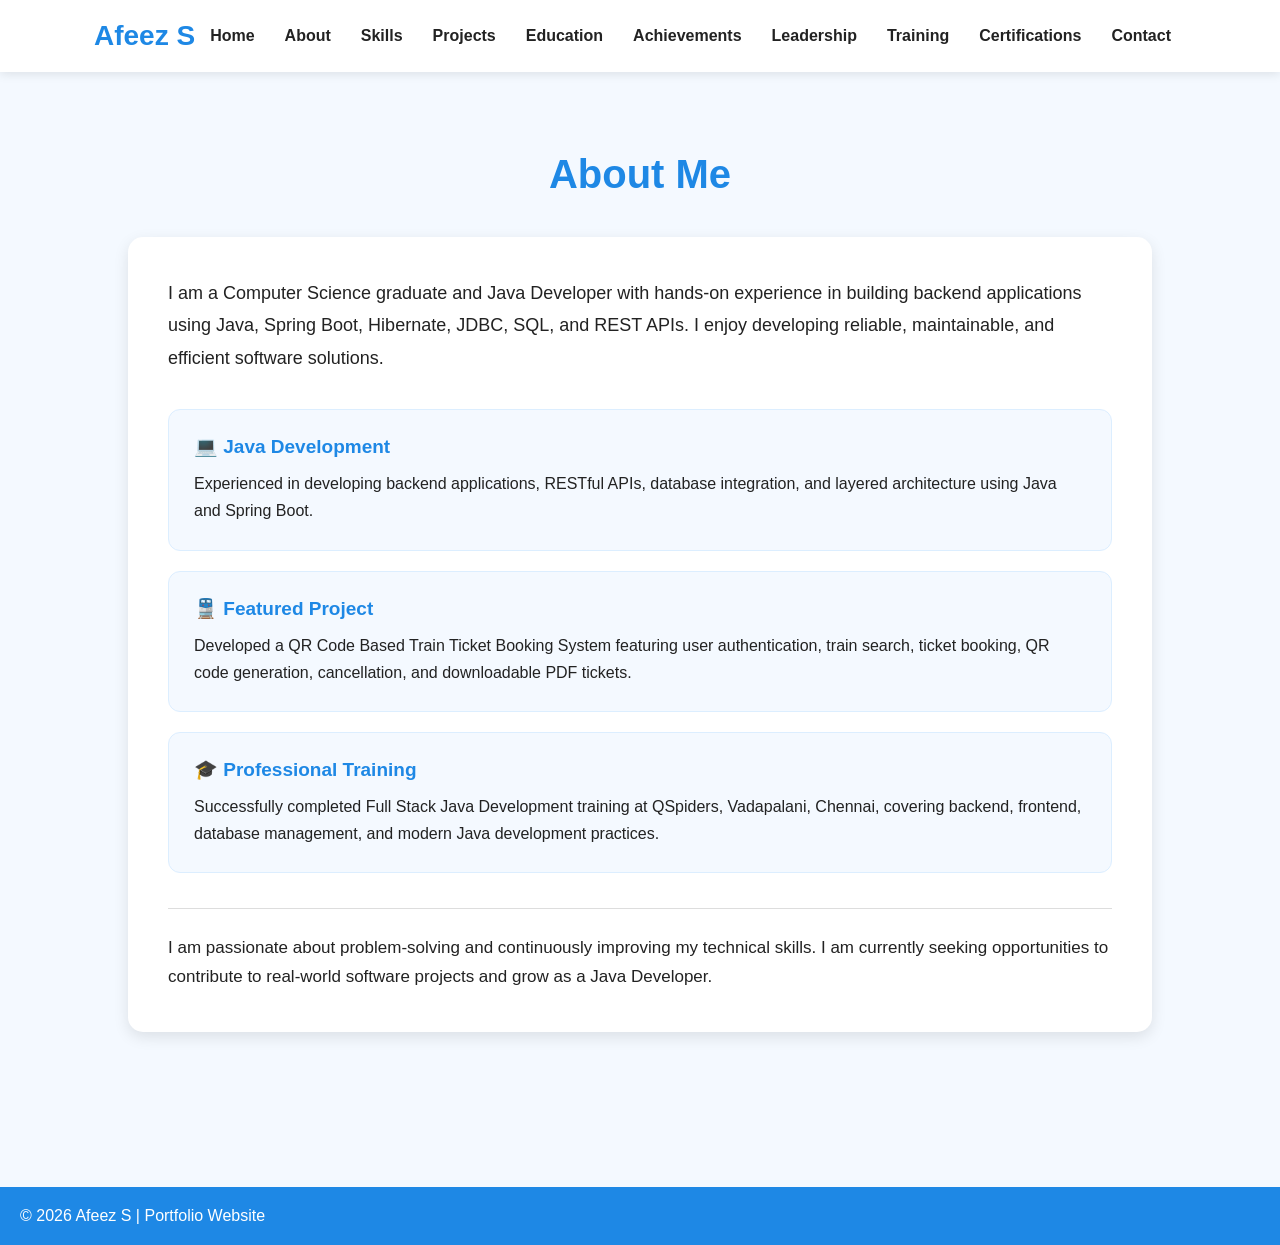
==== commit a220fe9a: "Made portfolio mobile responsive" ====
--- a/about.html
+++ b/about.html
@@ -4,7 +4,7 @@
     <meta charset="UTF-8">
     <meta name="viewport" content="width=device-width, initial-scale=1.0">
     <title>Afeez Portfolio</title>
-    <link rel="stylesheet" href="style.css">
+    <link rel="stylesheet" href="style1.css">
 </head>
 <body>
 
--- a/style1.css
+++ b/style1.css
@@ -0,0 +1,1001 @@
+* {
+    margin: 0;
+    padding: 0;
+    box-sizing: border-box;
+    font-family: Arial, sans-serif;
+}
+
+html {
+    scroll-behavior: smooth;
+}
+
+body {
+    background-color: #f4f9ff;
+    color: #222;
+    overflow-x: hidden;
+}
+
+p {
+    text-align: justify;
+}
+
+a {
+    color: #1e88e5;
+}
+
+/* =========================
+   HEADER / NAVIGATION
+   ========================= */
+
+header {
+    background: white;
+    padding: 20px;
+    display: flex;
+    justify-content: center;
+    align-items: center;
+    box-shadow: 0 2px 10px rgba(0, 0, 0, 0.1);
+    position: sticky;
+    top: 0;
+    z-index: 1000;
+}
+
+.nav-container {
+    width: 100%;
+    display: flex;
+    align-items: center;
+    justify-content: center;
+}
+
+.logo {
+    font-size: 28px;
+    font-weight: bold;
+    color: #1e88e5;
+}
+
+nav {
+    display: flex;
+    align-items: center;
+    justify-content: center;
+}
+
+nav a {
+    text-decoration: none;
+    margin: 0 15px;
+    color: #222;
+    font-weight: bold;
+    transition: 0.3s;
+}
+
+nav a:hover {
+    color: #1e88e5;
+}
+
+.menu-toggle {
+    display: none;
+    background: none;
+    border: none;
+    color: #1e88e5;
+    font-size: 28px;
+    line-height: 1;
+    cursor: pointer;
+    padding: 5px;
+}
+
+/* =========================
+   COMMON PROJECT / CONTENT
+   ========================= */
+
+.technologies b {
+    margin-right: 6px;
+}
+
+.project-content p {
+    margin-bottom: 18px;
+}
+
+.project-content ul {
+    margin-top: 0;
+    padding-left: 18px;
+}
+
+.project-content ul li {
+    margin-bottom: 12px;
+    line-height: 1.6;
+}
+
+/* =========================
+   HERO
+   ========================= */
+
+.hero {
+    min-height: 90vh;
+    display: flex;
+    justify-content: center;
+    align-items: center;
+    padding: 60px 8%;
+    gap: 100px;
+}
+
+.hero-text {
+    max-width: 650px;
+}
+
+.hero-text h1 {
+    font-size: 52px;
+    color: #1e88e5;
+    margin-bottom: 12px;
+}
+
+.hero-text h2 {
+    font-size: 27px;
+    margin-bottom: 20px;
+}
+
+.hero-text p {
+    font-size: 17px;
+    line-height: 1.8;
+    margin-bottom: 28px;
+    max-width: 620px;
+    text-align: left;
+}
+
+.hero-buttons {
+    display: flex;
+    gap: 15px;
+    margin-top: 10px;
+}
+
+.btn {
+    display: inline-block;
+    padding: 14px 30px;
+    background: #1e88e5;
+    color: white;
+    text-decoration: none;
+    border-radius: 8px;
+    font-weight: bold;
+    transition: 0.3s;
+}
+
+.btn:hover {
+    background: #0d6efd;
+}
+
+.secondary-btn {
+    background: transparent;
+    color: #1e88e5;
+    border: 2px solid #1e88e5;
+}
+
+.secondary-btn:hover {
+    background: #1e88e5;
+    color: white;
+}
+
+.social-links {
+    display: flex;
+    gap: 25px;
+    margin-top: 22px;
+}
+
+.social-links a {
+    text-decoration: none;
+    color: #333;
+    font-weight: bold;
+    transition: 0.3s;
+}
+
+.social-links a:hover {
+    color: #1e88e5;
+}
+
+.hero-image {
+    display: flex;
+    justify-content: center;
+    align-items: center;
+}
+
+.hero-image img {
+    width: 280px;
+    height: 280px;
+    object-fit: cover;
+    object-position: center;
+    border-radius: 50%;
+    border: 5px solid white;
+    box-shadow: 0 8px 25px rgba(0, 0, 0, 0.15);
+    margin-top: 0;
+}
+
+/* =========================
+   COMMON SECTIONS / CARDS
+   ========================= */
+
+.section {
+    padding: 80px 10%;
+}
+
+.section h1 {
+    text-align: center;
+    color: #1e88e5;
+    margin-bottom: 40px;
+    font-size: 40px;
+}
+
+.card {
+    background: white;
+    padding: 35px;
+    border-radius: 15px;
+    box-shadow: 0 5px 15px rgba(0, 0, 0, 0.1);
+    margin-bottom: 25px;
+    transition: 0.3s;
+}
+
+.card:hover {
+    transform: translateY(-5px);
+}
+
+.card h2 {
+    color: #1e88e5;
+    margin-bottom: 15px;
+}
+
+.card h3 {
+    color: #1e88e5;
+}
+
+.card .btn {
+    margin-top: 20px;
+    margin-right: 15px;
+}
+
+.card img {
+    margin-top: 20px;
+    border-radius: 10px;
+    max-width: 100%;
+    height: auto;
+}
+
+ul li {
+    margin-bottom: 12px;
+    line-height: 1.7;
+}
+
+/* =========================
+   ABOUT
+   ========================= */
+
+.about-card {
+    padding: 40px;
+}
+
+.about-intro {
+    font-size: 18px;
+    line-height: 1.8;
+    margin-bottom: 35px;
+    text-align: left;
+}
+
+.about-highlights {
+    display: grid;
+    grid-template-columns: 1fr;
+    gap: 20px;
+}
+
+.about-item {
+    background: #f4f9ff;
+    padding: 25px;
+    border-radius: 12px;
+    border: 1px solid #dceeff;
+}
+
+.about-item h3 {
+    color: #1e88e5;
+    margin-bottom: 12px;
+    font-size: 19px;
+}
+
+.about-item p {
+    font-size: 16px;
+    line-height: 1.7;
+    text-align: left;
+    margin: 0;
+}
+
+.about-goal {
+    margin-top: 35px;
+    padding-top: 25px;
+    border-top: 1px solid #ddd;
+    font-size: 17px;
+    line-height: 1.7;
+    text-align: left;
+}
+
+/* =========================
+   TRAINING
+   ========================= */
+
+.training-card {
+    padding: 35px;
+}
+
+.training-header {
+    display: flex;
+    justify-content: space-between;
+    align-items: flex-start;
+    gap: 20px;
+    margin-bottom: 20px;
+}
+
+.training-header h2 {
+    margin-bottom: 8px;
+}
+
+.training-provider {
+    color: #666;
+    font-size: 16px;
+    margin: 0;
+}
+
+.training-status {
+    background: #e8f5e9;
+    color: #2e7d32;
+    padding: 8px 16px;
+    border-radius: 20px;
+    font-size: 14px;
+    font-weight: bold;
+    white-space: nowrap;
+    margin-top: 0;
+}
+
+.training-status strong {
+    color: #1e88e5;
+}
+
+.training-description {
+    max-width: 900px;
+    line-height: 1.7;
+    margin-bottom: 25px;
+    text-align: left;
+}
+
+.training-card h3 {
+    margin-bottom: 15px;
+    color: #1e88e5;
+}
+
+.tech-tags {
+    display: flex;
+    flex-wrap: wrap;
+    gap: 10px;
+}
+
+.tech-tags span {
+    background: #f4f9ff;
+    color: #1e88e5;
+    border: 1px solid #d6eaff;
+    padding: 8px 14px;
+    border-radius: 20px;
+    font-size: 14px;
+    font-weight: bold;
+}
+
+/* =========================
+   PROJECTS
+   ========================= */
+
+.project-card {
+    display: flex;
+    justify-content: space-between;
+    align-items: center;
+    gap: 50px;
+}
+
+.project-content {
+    flex: 1;
+    min-width: 0;
+}
+
+.project-image-container {
+    flex: 0 0 500px;
+    display: flex;
+    justify-content: center;
+    align-items: center;
+}
+
+.project-image {
+    display: block;
+    width: 500px;
+    max-width: 100%;
+    height: auto;
+    border-radius: 10px;
+    margin-top: 0;
+}
+
+.project-buttons {
+    display: flex;
+    gap: 15px;
+    margin-top: 25px;
+}
+
+/* =========================
+   CONTACT
+   ========================= */
+
+.contact .card {
+    text-align: center;
+}
+
+.contact p {
+    font-size: 20px;
+    margin-bottom: 20px;
+    overflow-wrap: anywhere;
+}
+
+/* =========================
+   FOOTER
+   ========================= */
+
+footer {
+    background: #1e88e5;
+    color: white;
+    text-align: center;
+    padding: 20px;
+    margin-top: 50px;
+}
+
+/* =========================
+   TABLET - 900px
+   ========================= */
+
+@media (max-width: 900px) {
+
+    header {
+        padding: 15px 20px;
+    }
+
+    .nav-container {
+        width: 100%;
+        justify-content: center;
+    }
+
+    .logo {
+        font-size: 24px;
+    }
+
+    nav {
+        display: flex;
+        flex-wrap: wrap;
+        justify-content: center;
+        gap: 5px 10px;
+        padding: 5px;
+    }
+
+    nav a {
+        margin: 4px 6px;
+        font-size: 13px;
+    }
+
+    .hero {
+        min-height: auto;
+        height: auto;
+        flex-direction: column;
+        text-align: center;
+        padding: 50px 20px;
+        gap: 30px;
+    }
+
+    .hero-text {
+        max-width: 100%;
+        width: 100%;
+    }
+
+    .hero-text h1 {
+        font-size: 40px;
+    }
+
+    .hero-text h2 {
+        font-size: 23px;
+    }
+
+    .hero-text p {
+        font-size: 16px;
+        line-height: 1.7;
+        max-width: 600px;
+        margin-left: auto;
+        margin-right: auto;
+    }
+
+    .hero-buttons {
+        justify-content: center;
+        flex-wrap: wrap;
+    }
+
+    .social-links {
+        justify-content: center;
+        flex-wrap: wrap;
+    }
+
+    .hero-image img {
+        width: 230px;
+        height: 230px;
+    }
+
+    .section {
+        padding: 60px 20px;
+    }
+
+    .section h1 {
+        font-size: 34px;
+        margin-bottom: 30px;
+    }
+
+    .card {
+        padding: 25px;
+    }
+
+    .about-card {
+        padding: 25px;
+    }
+
+    .about-highlights {
+        grid-template-columns: 1fr;
+    }
+
+    .training-card {
+        padding: 25px;
+    }
+
+    .training-header {
+        flex-direction: column;
+        gap: 10px;
+    }
+
+    .training-status {
+        align-self: flex-start;
+        margin-top: 5px;
+    }
+
+    .project-card {
+        flex-direction: column;
+        align-items: stretch;
+        gap: 25px;
+    }
+
+    .project-image-container {
+        flex: none;
+        width: 100%;
+    }
+
+    .project-image {
+        width: 100%;
+        max-width: 450px;
+        height: auto;
+        margin: 0 auto;
+    }
+
+    .project-buttons {
+        flex-wrap: wrap;
+        gap: 10px;
+    }
+
+    .btn {
+        padding: 12px 22px;
+        font-size: 14px;
+    }
+
+    .contact p {
+        font-size: 17px;
+    }
+}
+
+/* =========================
+   MOBILE - 600px
+   ========================= */
+
+@media (max-width: 600px) {
+
+    body {
+        overflow-x: hidden;
+    }
+
+    /* Mobile header */
+    header {
+        padding: 10px 15px;
+    }
+
+    .nav-container {
+        width: 100%;
+        display: flex;
+        flex-wrap: wrap;
+        justify-content: space-between;
+        align-items: center;
+    }
+
+    .logo {
+        font-size: 22px;
+    }
+
+    /* Hamburger */
+    .menu-toggle {
+        display: block;
+        flex-shrink: 0;
+    }
+
+    /* Hide menu until hamburger is clicked */
+    nav {
+        display: none;
+        flex-basis: 100%;
+        width: 100%;
+        flex-direction: column;
+        align-items: stretch;
+        gap: 0;
+        padding: 8px 0 5px;
+    }
+
+    nav.active {
+        display: flex;
+    }
+
+    nav a {
+        width: 100%;
+        margin: 0;
+        padding: 10px 5px;
+        font-size: 14px;
+        text-align: center;
+        white-space: normal;
+    }
+
+    /* Hero */
+    .hero {
+        min-height: auto;
+        height: auto;
+        padding: 55px 20px 45px;
+        gap: 30px;
+        flex-direction: column;
+        text-align: center;
+    }
+
+    .hero-text {
+        width: 100%;
+        max-width: 500px;
+    }
+
+    .hero-text h1 {
+        font-size: 34px;
+        line-height: 1.2;
+    }
+
+    .hero-text h2 {
+        font-size: 20px;
+        line-height: 1.4;
+    }
+
+    .hero-text p {
+        font-size: 15px;
+        line-height: 1.6;
+        max-width: 100%;
+        text-align: left;
+    }
+
+    .hero-image {
+        display: flex;
+        justify-content: center;
+        width: 100%;
+    }
+
+    .hero-image img {
+        width: 170px;
+        height: 170px;
+    }
+
+    .hero-buttons {
+        justify-content: center;
+        flex-direction: column;
+        align-items: stretch;
+        width: 100%;
+        max-width: 300px;
+        margin-left: auto;
+        margin-right: auto;
+    }
+
+    .hero-buttons .btn {
+        width: 100%;
+        text-align: center;
+    }
+
+    .social-links {
+        justify-content: center;
+        flex-wrap: wrap;
+        gap: 15px;
+    }
+
+    .hero-links {
+        justify-content: center;
+    }
+
+    /* Sections */
+    .section {
+        padding: 40px 15px;
+    }
+
+    .section h1 {
+        font-size: 30px;
+        line-height: 1.25;
+        margin-bottom: 25px;
+    }
+
+    /* Cards */
+    .card {
+        padding: 20px;
+        border-radius: 12px;
+        width: 100%;
+        max-width: 100%;
+    }
+
+    .card .btn {
+        margin-top: 20px;
+        margin-right: 10px;
+    }
+
+    .card img {
+        max-width: 100%;
+        height: auto;
+    }
+
+    /* About */
+    .about-card {
+        padding: 20px;
+    }
+
+    .about-intro {
+        font-size: 16px;
+        line-height: 1.7;
+    }
+
+    .about-highlights {
+        grid-template-columns: 1fr;
+    }
+
+    .about-item {
+        padding: 20px;
+    }
+
+    .about-item h3 {
+        font-size: 17px;
+    }
+
+    .about-item p {
+        font-size: 15px;
+    }
+
+    .about-goal {
+        font-size: 16px;
+    }
+
+    /* Training */
+    .training-card {
+        padding: 20px;
+    }
+
+    .training-header {
+        flex-direction: column;
+        align-items: flex-start;
+        gap: 10px;
+    }
+
+    .training-status {
+        align-self: flex-start;
+        margin-top: 0;
+        font-size: 13px;
+        padding: 7px 12px;
+        white-space: normal;
+    }
+
+    .training-description {
+        font-size: 15px;
+    }
+
+    .tech-tags {
+        gap: 7px;
+    }
+
+    .tech-tags span {
+        padding: 7px 11px;
+        font-size: 13px;
+    }
+
+    /* Projects */
+    .project-card {
+        flex-direction: column;
+        align-items: stretch;
+        gap: 20px;
+    }
+
+    .project-content {
+        width: 100%;
+        min-width: 0;
+    }
+
+    .project-content p,
+    .project-content ul li {
+        font-size: 14px;
+    }
+
+    .project-content ul {
+        padding-left: 18px;
+    }
+
+    .project-content ul li {
+        line-height: 1.55;
+        margin-bottom: 10px;
+    }
+
+    .project-image-container {
+        width: 100%;
+        flex: none;
+    }
+
+    .project-image {
+        width: 100%;
+        max-width: 100%;
+        height: auto;
+        margin: 0 auto;
+    }
+
+    .project-buttons {
+        flex-direction: column;
+        align-items: stretch;
+        width: 100%;
+        gap: 10px;
+    }
+
+    .project-buttons .btn {
+        width: 100%;
+        text-align: center;
+        margin-right: 0;
+    }
+
+    /* General buttons */
+    .btn {
+        padding: 11px 18px;
+        font-size: 13px;
+    }
+
+    /* Contact */
+    .contact .card {
+        text-align: center;
+    }
+
+    .contact p {
+        font-size: 17px;
+        line-height: 1.6;
+        margin-bottom: 16px;
+        overflow-wrap: anywhere;
+        word-break: break-word;
+    }
+
+    /* Footer */
+    footer {
+        padding: 18px 10px;
+        font-size: 14px;
+    }
+}
+
+/* =========================
+   VERY SMALL PHONES - 400px
+   ========================= */
+
+@media (max-width: 400px) {
+
+    header {
+        padding: 9px 12px;
+    }
+
+    .logo {
+        font-size: 20px;
+    }
+
+    .menu-toggle {
+        font-size: 26px;
+    }
+
+    .hero {
+        padding: 45px 15px 40px;
+    }
+
+    .hero-text h1 {
+        font-size: 30px;
+    }
+
+    .hero-text h2 {
+        font-size: 18px;
+    }
+
+    .hero-text p {
+        font-size: 14px;
+    }
+
+    .hero-image img {
+        width: 155px;
+        height: 155px;
+    }
+
+    .section {
+        padding: 35px 12px;
+    }
+
+    .section h1 {
+        font-size: 27px;
+    }
+
+    .card,
+    .about-card,
+    .training-card {
+        padding: 17px;
+    }
+
+    .about-intro,
+    .about-goal {
+        font-size: 15px;
+    }
+
+    .about-item {
+        padding: 17px;
+    }
+
+    .project-content p,
+    .project-content ul li {
+        font-size: 13.5px;
+    }
+
+    .tech-tags span {
+        font-size: 12px;
+        padding: 6px 9px;
+    }
+
+    .contact p {
+        font-size: 16px;
+    }
+}
+
+/* =========================
+   EXTRA SMALL PHONES - 340px
+   ========================= */
+
+@media (max-width: 340px) {
+
+    .logo {
+        font-size: 18px;
+    }
+
+    .hero-text h1 {
+        font-size: 27px;
+    }
+
+    .hero-text h2 {
+        font-size: 17px;
+    }
+
+    .hero-image img {
+        width: 145px;
+        height: 145px;
+    }
+
+    .section h1 {
+        font-size: 25px;
+    }
+
+    .card,
+    .about-card,
+    .training-card {
+        padding: 15px;
+    }
+
+    nav a {
+        font-size: 13px;
+        padding: 9px 4px;
+    }
+
+    .contact p {
+        font-size: 15px;
+    }
+}
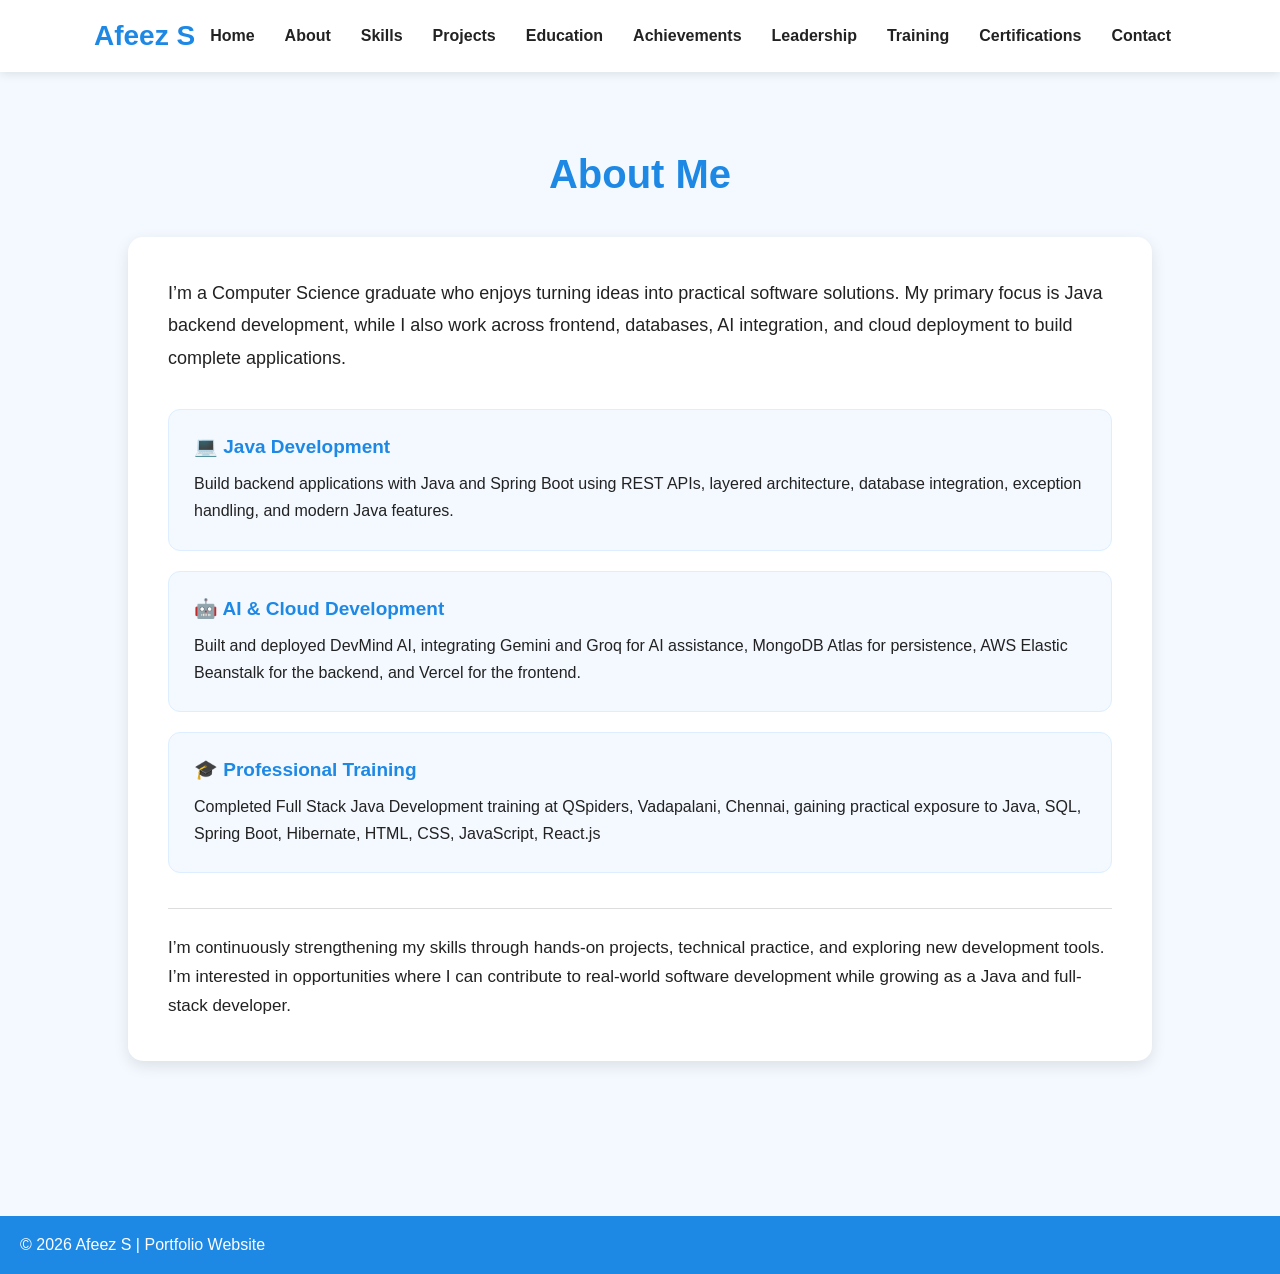
==== commit edc2b99b: "Refined portfolio profile & project details" ====
--- a/about.html
+++ b/about.html
@@ -39,10 +39,10 @@
 <div class="card about-card">
 
     <p class="about-intro">
-        I am a Computer Science graduate and Java Developer with hands-on
-        experience in building backend applications using Java, Spring Boot,
-        Hibernate, JDBC, SQL, and REST APIs. I enjoy developing reliable,
-        maintainable, and efficient software solutions.
+        I’m a Computer Science graduate who enjoys turning ideas into 
+        practical software solutions. My primary focus is Java backend 
+        development, while I also work across frontend, databases, AI 
+        integration, and cloud deployment to build complete applications.
     </p>
 
 
@@ -51,19 +51,19 @@
         <div class="about-item">
             <h3>💻 Java Development</h3>
             <p>
-                Experienced in developing backend applications, RESTful APIs,
-                database integration, and layered architecture using Java and
-                Spring Boot.
+                Build backend applications with Java and Spring Boot using 
+                REST APIs, layered architecture, database integration, exception 
+                handling, and modern Java features.
             </p>
         </div>
 
 
         <div class="about-item">
-            <h3>🚆 Featured Project</h3>
+            <h3>🤖 AI & Cloud Development</h3>
             <p>
-                Developed a QR Code Based Train Ticket Booking System featuring
-                user authentication, train search, ticket booking, QR code
-                generation, cancellation, and downloadable PDF tickets.
+                Built and deployed DevMind AI, integrating Gemini and Groq 
+                for AI assistance, MongoDB Atlas for persistence, AWS Elastic 
+                Beanstalk for the backend, and Vercel for the frontend.
             </p>
         </div>
 
@@ -71,9 +71,9 @@
         <div class="about-item">
             <h3>🎓 Professional Training</h3>
             <p>
-                Successfully completed Full Stack Java Development training at
-                QSpiders, Vadapalani, Chennai, covering backend, frontend,
-                database management, and modern Java development practices.
+                Completed Full Stack Java Development training at QSpiders, 
+                Vadapalani, Chennai, gaining practical exposure to Java, SQL, 
+                Spring Boot, Hibernate, HTML, CSS, JavaScript, React.js
             </p>
         </div>
 
@@ -81,9 +81,10 @@
 
 
     <p class="about-goal">
-        I am passionate about problem-solving and continuously improving my
-        technical skills. I am currently seeking opportunities to contribute
-        to real-world software projects and grow as a Java Developer.
+        I’m continuously strengthening my skills through hands-on projects, 
+        technical practice, and exploring new development tools. I’m interested 
+        in opportunities where I can contribute to real-world software development 
+        while growing as a Java and full-stack developer.
     </p>
 
 </div>
--- a/style1.css
+++ b/style1.css
@@ -998,4 +998,85 @@
     .contact p {
         font-size: 15px;
     }
+}
+
+.contact-card-container {
+    display: flex;
+    flex-direction: column;
+    gap: 15px;
+    align-items: stretch;
+    max-width: 450px;
+    margin: 0 auto;
+}
+
+.contact-btn {
+    display: flex;
+    align-items: center;
+    gap: 15px;
+    padding: 12px 20px;
+    background-color: #f8f9fa;
+    border: 1px solid #e1e4e8;
+    border-radius: 8px;
+    color: #333;
+    text-decoration: none;
+    font-weight: 500;
+    transition: all 0.3s ease;
+}
+
+.contact-btn i {
+    font-size: 1.25rem;
+    width: 24px;
+    text-align: center;
+}
+
+.contact-btn:hover {
+    background-color: #e9ecef;
+    border-color: #cbd5e1;
+    transform: translateY(-2px);
+}
+
+.certificate-action {
+    margin-top: 22px;
+    text-align: center;
+}
+
+.view-certificate-btn {
+    display: inline-block;
+    padding: 10px 22px;
+    background: #2388e3;
+    color: #ffffff;
+    text-decoration: none;
+    border-radius: 8px;
+    font-weight: 600;
+    border: 1px solid #2388e3;
+    transition: all 0.3s ease;
+}
+
+.view-certificate-btn:hover {
+    background: #ffffff;
+    color: #2388e3;
+    border-color: #2388e3;
+    transform: translateY(-2px);
+    box-shadow: 0 4px 10px rgba(35, 136, 227, 0.2);
+}
+
+
+/* Optional brand-specific accent hover colors */
+.github-btn:hover { 
+    color: #24292e; 
+}
+.linkedin-btn:hover { 
+    color: #0a66c2; 
+}
+.email-btn:hover { 
+    color: #ea4335; 
+}
+.phone-btn:hover { 
+    color: #34a853; 
+}
+.aws-btn:hover { 
+    color: #ff9900; 
+}
+.aws-icon { 
+    width: 20px; height: 20px; 
 }
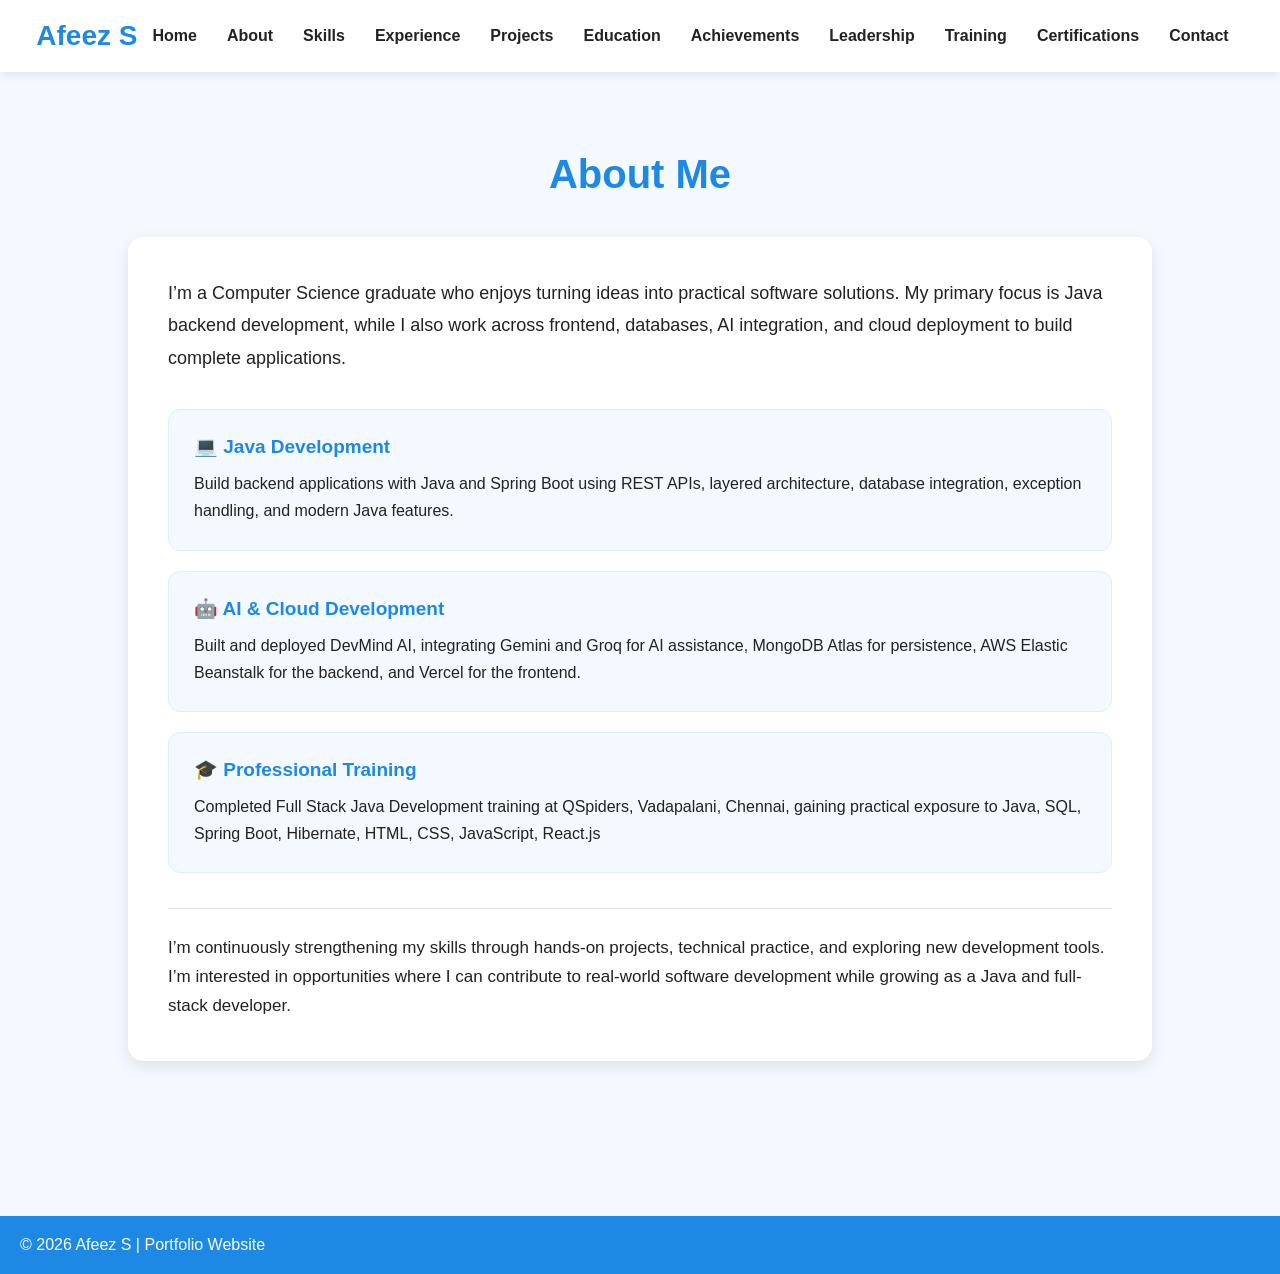
==== commit 5af1adae: "Updated portfolio with experience and resume" ====
--- a/about.html
+++ b/about.html
@@ -21,6 +21,7 @@
             <a href="index.html">Home</a>
             <a href="about.html">About</a>
             <a href="skills.html">Skills</a>
+            <a href="experience.html" class="active">Experience</a>
             <a href="projects.html">Projects</a>
             <a href="education.html">Education</a>
             <a href="achievements.html">Achievements</a>
--- a/style1.css
+++ b/style1.css
@@ -1079,4 +1079,152 @@
 }
 .aws-icon { 
     width: 20px; height: 20px; 
+}
+
+.experience-section {
+    max-width: 1000px;
+    margin: 0 auto;
+    padding: 70px 25px 100px;
+}
+
+.experience-heading {
+    text-align: center;
+    margin-bottom: 45px;
+}
+
+.experience-heading h1 {
+    color: #2587e8;
+    font-size: 38px;
+    margin-bottom: 10px;
+}
+
+.experience-heading p {
+    color: #555;
+    font-size: 17px;
+}
+
+.experience-card {
+    background: #ffffff;
+    border-left: 5px solid #2587e8;
+    border-radius: 12px;
+    padding: 32px 38px;
+    box-shadow: 0 5px 20px rgba(0, 0, 0, 0.08);
+}
+
+.experience-header {
+    margin-bottom: 25px;
+}
+
+.experience-header h2 {
+    font-size: 27px;
+    color: #111;
+    margin-bottom: 8px;
+}
+
+.experience-header h3 {
+    font-size: 18px;
+    color: #2587e8;
+    margin-bottom: 7px;
+}
+
+.experience-date {
+    color: #666;
+    font-size: 15px;
+}
+
+.experience-points {
+    list-style: none;
+    padding: 0;
+    margin: 0;
+}
+
+.experience-points li {
+    position: relative;
+    padding-left: 24px;
+    margin-bottom: 15px;
+    color: #333;
+    font-size: 16px;
+    line-height: 1.65;
+}
+
+.experience-points li::before {
+    content: "•";
+    position: absolute;
+    left: 4px;
+    top: 0;
+    color: #2587e8;
+    font-size: 22px;
+    font-weight: bold;
+}
+
+.experience-skills {
+    display: flex;
+    flex-wrap: wrap;
+    gap: 9px;
+    margin-top: 25px;
+    padding-top: 20px;
+    border-top: 1px solid #e5e5e5;
+}
+
+.experience-skills span {
+    background: #eaf4ff;
+    color: #1675d1;
+    padding: 7px 13px;
+    border-radius: 20px;
+    font-size: 13px;
+    font-weight: 600;
+}
+
+@media (max-width: 850px) {
+
+    .experience-section {
+        padding: 55px 20px 80px;
+    }
+
+    .experience-heading h1 {
+        font-size: 32px;
+    }
+
+    .experience-card {
+        padding: 28px 25px;
+    }
+
+    .experience-header h2 {
+        font-size: 23px;
+    }
+}
+
+@media (max-width: 600px) {
+
+    .experience-heading {
+        margin-bottom: 30px;
+    }
+
+    .experience-heading h1 {
+        font-size: 29px;
+    }
+
+    .experience-heading p {
+        font-size: 15px;
+    }
+
+    .experience-card {
+        padding: 23px 19px;
+        border-left-width: 4px;
+    }
+
+    .experience-header h2 {
+        font-size: 21px;
+    }
+
+    .experience-header h3 {
+        font-size: 16px;
+    }
+
+    .experience-points li {
+        font-size: 15px;
+        line-height: 1.6;
+        margin-bottom: 13px;
+    }
+
 }
